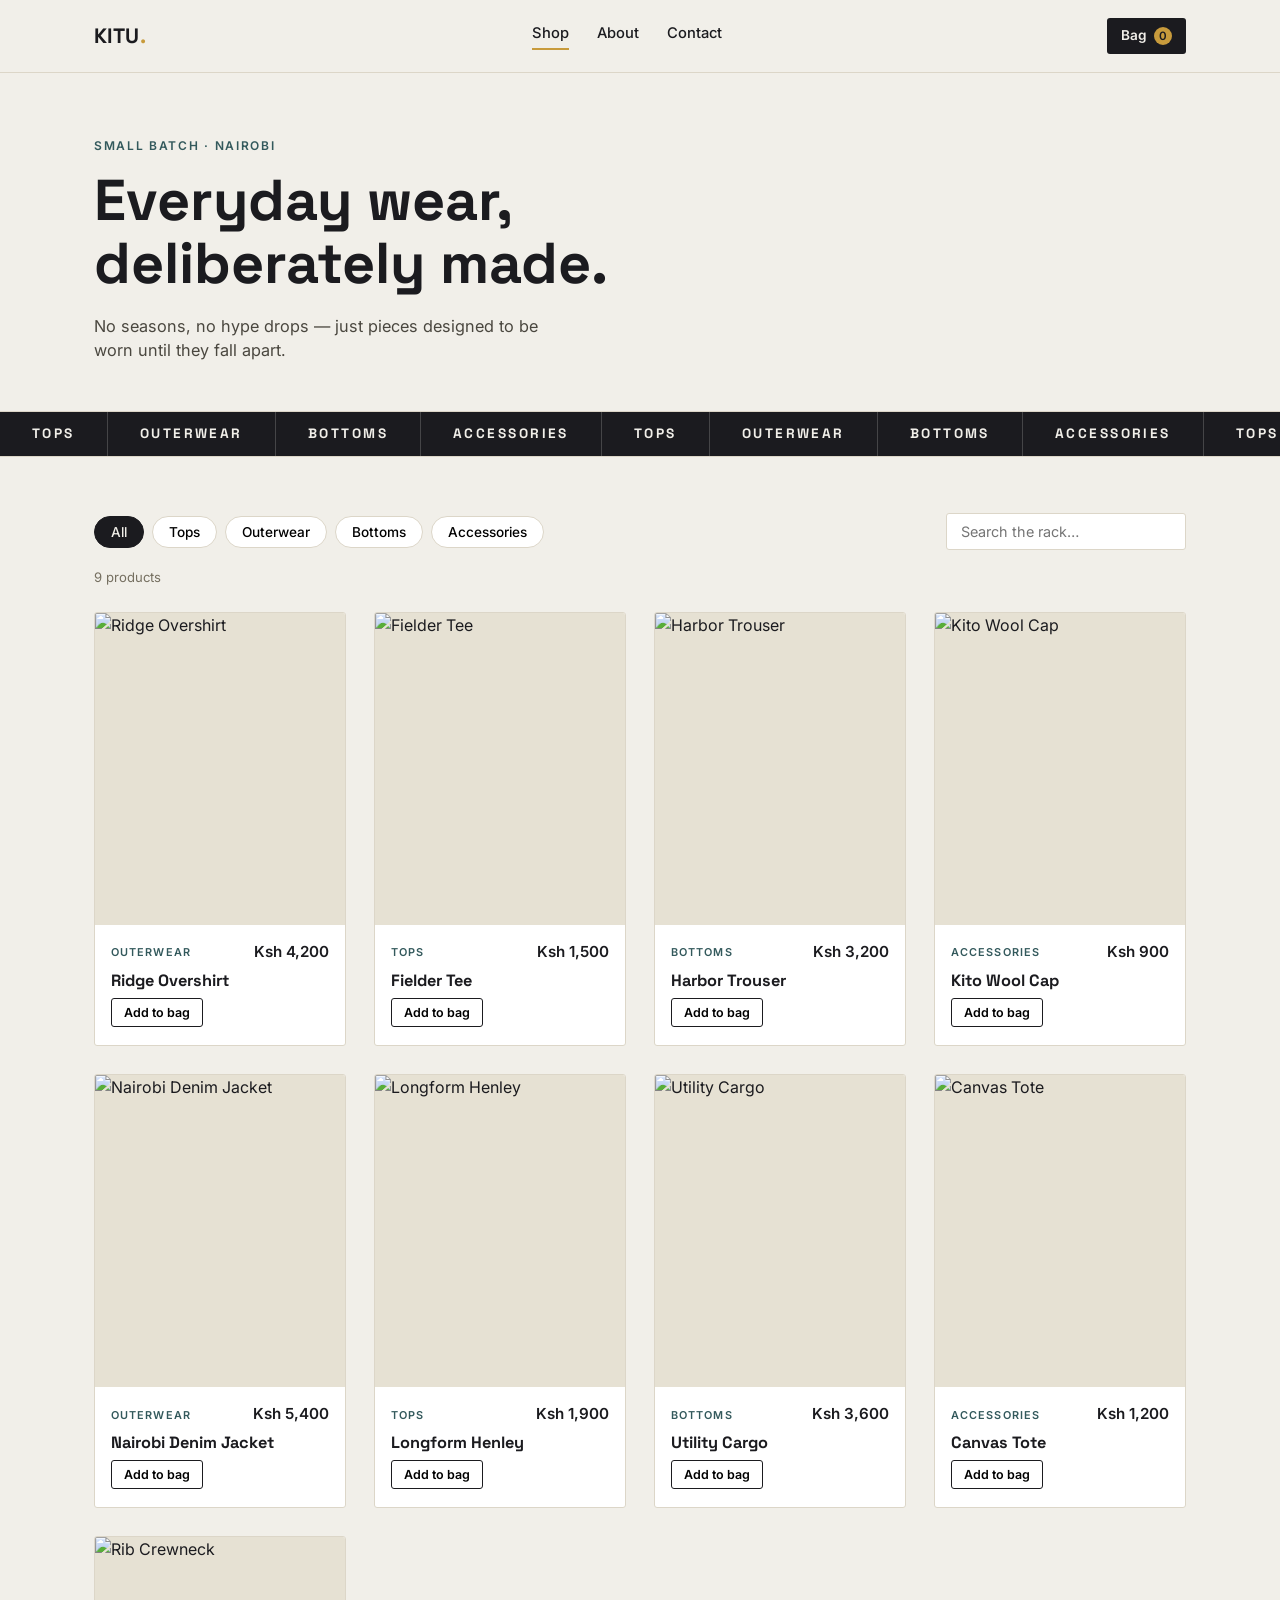
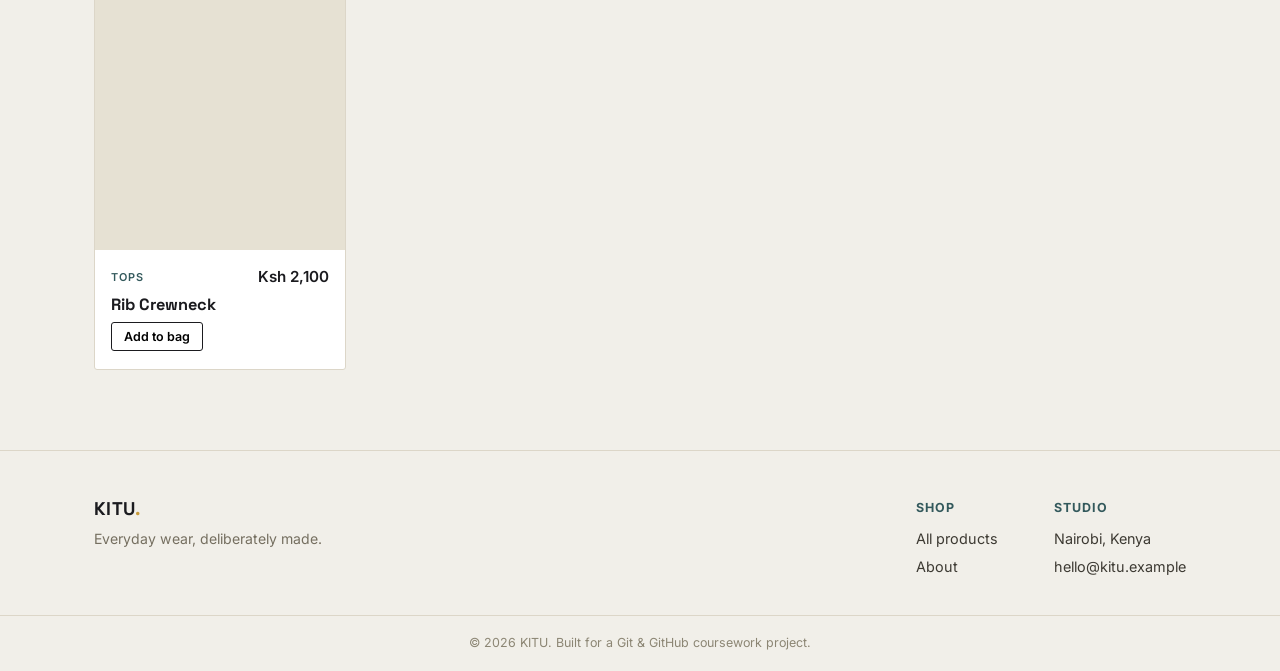
==== index.html @ 49eed7e7 "feat: Scaffold base HTML layout, header & navigation Implements the initial storefront skeleton and " ====
<!DOCTYPE html>
<html lang="en">
<head>
<meta charset="UTF-8">
<meta name="viewport" content="width=device-width, initial-scale=1.0">
<title>KITU. — everyday wear, deliberately made</title>
<meta name="description" content="KITU. is a small clothing store for pieces you'll actually reach for.">
<link rel="preconnect" href="https://fonts.googleapis.com">
<link href="https://fonts.googleapis.com/css2?family=Space+Grotesk:wght@500;700&family=Inter:wght@400;500;600&display=swap" rel="stylesheet">
<link rel="stylesheet" href="style .css">
</head>
<body>

  <header class="site-header">
    <div class="wrap header-inner">
      <a href="index.html" class="logo">KITU<span class="dot">.</span></a>

      <nav class="nav" id="siteNav">
        <a href="index.html" class="active">Shop</a>
        <a href="about.html">About</a>
        <a href="contact.html">Contact</a>
      </nav>

      <div class="header-actions">
        <button class="cart-btn" id="cartBtn" aria-label="Cart">
          Bag <span class="cart-count" id="cartCount">0</span>
        </button>
        <button class="menu-toggle" id="menuToggle" aria-label="Open menu" aria-expanded="false">
          <span></span><span></span><span></span>
        </button>
      </div>
    </div>
  </header>

  <section class="hero">
    <div class="wrap hero-inner">
      <p class="eyebrow">Small batch &middot; Nairobi</p>
      <h1>Everyday wear,<br>deliberately made.</h1>
      <p class="hero-sub">No seasons, no hype drops — just pieces designed to be worn until they fall apart.</p>
    </div>
    <div class="ticker" aria-hidden="true">
      <div class="ticker-track">
        <span>TOPS</span><span>OUTERWEAR</span><span>BOTTOMS</span><span>ACCESSORIES</span>
        <span>TOPS</span><span>OUTERWEAR</span><span>BOTTOMS</span><span>ACCESSORIES</span>
        <span>TOPS</span><span>OUTERWEAR</span><span>BOTTOMS</span><span>ACCESSORIES</span>
        <span>TOPS</span><span>OUTERWEAR</span><span>BOTTOMS</span><span>ACCESSORIES</span>
        <span>TOPS</span><span>OUTERWEAR</span><span>BOTTOMS</span><span>ACCESSORIES</span>
        <span>TOPS</span><span>OUTERWEAR</span><span>BOTTOMS</span><span>ACCESSORIES</span>
        <span>TOPS</span><span>OUTERWEAR</span><span>BOTTOMS</span><span>ACCESSORIES</span>
        <span>TOPS</span><span>OUTERWEAR</span><span>BOTTOMS</span><span>ACCESSORIES</span>
      </div>
    </div>
  </section>

  <main class="wrap shop">

    <div class="shop-controls">
      <div class="filters" id="filters">
        <button class="chip active" data-category="all">All</button>
        <button class="chip" data-category="tops">Tops</button>
        <button class="chip" data-category="outerwear">Outerwear</button>
        <button class="chip" data-category="bottoms">Bottoms</button>
        <button class="chip" data-category="accessories">Accessories</button>
      </div>
      <div class="search-wrap">
        <input type="text" id="searchInput" placeholder="Search the rack…" aria-label="Search products">
      </div>
    </div>

    <p class="result-count" id="resultCount"></p>

    <div class="product-grid" id="product-grid">
      <!-- product cards injected by script.js -->
    </div>

    <p class="empty-state" id="emptyState" hidden>Nothing matches that. Try another word or category.</p>

  </main>

  <div class="toast" id="toast"></div>

  <footer class="site-footer">
    <div class="wrap footer-inner">
      <div>
        <p class="logo footer-logo">KITU<span class="dot">.</span></p>
        <p class="footer-tag">Everyday wear, deliberately made.</p>
      </div>
      <div class="footer-links">
        <div>
          <h4>Shop</h4>
          <a href="index.html">All products</a>
          <a href="about.html">About</a>
        </div>
        <div>
          <h4>Studio</h4>
          <p>Nairobi, Kenya</p>
          <p>hello@kitu.example</p>
        </div>
      </div>
    </div>
    <p class="footer-bottom">&copy; 2026 KITU. Built for a Git &amp; GitHub coursework project.</p>
  </footer>

  <script src="products.js"></script>
  <script src="script.js"></script>
</body>
</html>
---- style .css ----
/* ---------- Tokens ---------- */
:root {
  --ink: #1b1b1f;
  --paper: #f1efe9;
  --paper-raised: #ffffff;
  --line: #dcd6c8;
  --mustard: #c89b3c;
  --teal: #33595c;
  --font-display: 'Space Grotesk', sans-serif;
  --font-body: 'Inter', sans-serif;
  --radius: 3px;
}

* { box-sizing: border-box; }

html { scroll-behavior: smooth; }

body {
  margin: 0;
  background: var(--paper);
  color: var(--ink);
  font-family: var(--font-body);
  line-height: 1.5;
}

.wrap {
  max-width: 1140px;
  margin: 0 auto;
  padding: 0 24px;
}

a { color: inherit; text-decoration: none; }

h1, h2, h3, .logo {
  font-family: var(--font-display);
  font-weight: 700;
  line-height: 1.1;
  margin: 0;
}

:focus-visible {
  outline: 2px solid var(--teal);
  outline-offset: 2px;
}

@media (prefers-reduced-motion: reduce) {
  * { animation-duration: 0.01ms !important; transition-duration: 0.01ms !important; }
}

/* ---------- Header ---------- */
.site-header {
  position: sticky;
  top: 0;
  z-index: 20;
  background: var(--paper);
  border-bottom: 1px solid var(--line);
}

.header-inner {
  display: flex;
  align-items: center;
  justify-content: space-between;
  height: 72px;
}

.logo {
  font-size: 1.3rem;
  letter-spacing: 0.02em;
}
.logo .dot { color: var(--mustard); }

.nav {
  display: flex;
  gap: 28px;
}

.nav a {
  font-size: 0.92rem;
  font-weight: 500;
  padding-bottom: 4px;
  border-bottom: 2px solid transparent;
}

.nav a.active,
.nav a:hover {
  border-bottom-color: var(--mustard);
}

.header-actions {
  display: flex;
  align-items: center;
  gap: 16px;
}

.cart-btn {
  font-family: var(--font-body);
  font-weight: 600;
  font-size: 0.85rem;
  background: var(--ink);
  color: var(--paper);
  border: none;
  border-radius: var(--radius);
  padding: 9px 14px;
  cursor: pointer;
}

.cart-count {
  display: inline-block;
  background: var(--mustard);
  color: var(--ink);
  border-radius: 50%;
  min-width: 18px;
  height: 18px;
  font-size: 0.72rem;
  line-height: 18px;
  text-align: center;
  margin-left: 4px;
}

.menu-toggle {
  display: none;
  flex-direction: column;
  justify-content: center;
  gap: 4px;
  width: 34px;
  height: 34px;
  background: none;
  border: none;
  cursor: pointer;
}
.menu-toggle span {
  height: 2px;
  background: var(--ink);
  border-radius: 2px;
}

/* ---------- Hero ---------- */
.hero {
  padding: 64px 0 0;
  overflow: hidden;
}

.hero-inner { text-align: left; }

.eyebrow {
  text-transform: uppercase;
  letter-spacing: 0.14em;
  font-size: 0.75rem;
  font-weight: 600;
  color: var(--teal);
  margin: 0 0 14px;
}

.hero h1 {
  font-size: clamp(2.2rem, 5vw, 3.6rem);
  max-width: 14ch;
}

.hero-sub {
  max-width: 46ch;
  color: #4a473f;
  margin-top: 18px;
  font-size: 1.02rem;
}

.ticker {
  margin-top: 48px;
  border-top: 1px solid var(--line);
  border-bottom: 1px solid var(--line);
  background: var(--ink);
  overflow: hidden;
  white-space: nowrap;
}

.ticker-track {
  display: inline-flex;
  animation: scroll 18s linear infinite;
}

.ticker-track span {
  font-family: var(--font-display);
  font-weight: 700;
  font-size: 0.85rem;
  letter-spacing: 0.18em;
  color: var(--paper);
  padding: 12px 32px;
  border-right: 1px solid rgba(241, 239, 233, 0.2);
}

@keyframes scroll {
  from { transform: translateX(0); }
  to { transform: translateX(-50%); }
}

/* ---------- Shop controls ---------- */
.shop { padding: 56px 24px 80px; }

.shop-controls {
  display: flex;
  flex-wrap: wrap;
  gap: 16px;
  justify-content: space-between;
  align-items: center;
  margin-bottom: 8px;
}

.filters {
  display: flex;
  gap: 8px;
  flex-wrap: wrap;
}

.chip {
  font-family: var(--font-body);
  font-size: 0.85rem;
  font-weight: 500;
  background: var(--paper-raised);
  border: 1px solid var(--line);
  border-radius: 999px;
  padding: 7px 16px;
  cursor: pointer;
  transition: background 0.15s, color 0.15s, border-color 0.15s;
}

.chip:hover { border-color: var(--teal); }

.chip.active {
  background: var(--ink);
  color: var(--paper);
  border-color: var(--ink);
}

.search-wrap { flex: 0 0 240px; }

#searchInput {
  width: 100%;
  font-family: var(--font-body);
  font-size: 0.9rem;
  padding: 9px 14px;
  border: 1px solid var(--line);
  border-radius: var(--radius);
  background: var(--paper-raised);
}
#searchInput:focus { border-color: var(--teal); }

.result-count {
  font-size: 0.82rem;
  color: #756f60;
  margin: 18px 0 24px;
}

/* ---------- Product grid ---------- */
.product-grid {
  display: grid;
  grid-template-columns: repeat(auto-fill, minmax(230px, 1fr));
  gap: 28px;
}

.product-card {
  background: var(--paper-raised);
  border: 1px solid var(--line);
  border-radius: var(--radius);
  overflow: hidden;
  display: flex;
  flex-direction: column;
}

.product-image-wrap {
  position: relative;
  width: 100%;
  aspect-ratio: 4 / 5;
  overflow: hidden;
  background: #e6e1d3;
}

.product-image {
  width: 100%;
  height: 100%;
  object-fit: cover;
  display: block;
  transition: transform 0.4s ease;
}

.product-card:hover .product-image {
  transform: scale(1.04);
}

.product-info {
  padding: 16px 16px 18px;
  display: flex;
  flex-direction: column;
  gap: 8px;
  flex: 1;
}

.product-meta {
  display: flex;
  align-items: center;
  justify-content: space-between;
  gap: 12px;
}

.product-category {
  text-transform: uppercase;
  font-size: 0.68rem;
  letter-spacing: 0.1em;
  color: var(--teal);
  font-weight: 600;
  margin: 0;
}

.product-price {
  font-weight: 600;
  font-size: 0.95rem;
  margin: 0;
}

.product-card h3 {
  font-family: var(--font-display);
  font-weight: 700;
  font-size: 1.02rem;
  margin: 0;
}

.add-to-cart {
  margin-top: auto;
  width: fit-content;
  font-family: var(--font-body);
  font-size: 0.78rem;
  font-weight: 600;
  background: transparent;
  border: 1px solid var(--ink);
  border-radius: var(--radius);
  padding: 6px 12px;
  cursor: pointer;
  transition: background 0.15s, color 0.15s;
}

.add-to-cart:hover {
  background: var(--ink);
  color: var(--paper);
}

.empty-state {
  text-align: center;
  color: #756f60;
  padding: 60px 0;
}

/* ---------- Toast ---------- */
.toast {
  position: fixed;
  bottom: 24px;
  left: 50%;
  transform: translate(-50%, 20px);
  background: var(--ink);
  color: var(--paper);
  font-size: 0.85rem;
  font-weight: 500;
  padding: 12px 20px;
  border-radius: var(--radius);
  opacity: 0;
  pointer-events: none;
  transition: opacity 0.25s ease, transform 0.25s ease;
  z-index: 50;
}

.toast.show {
  opacity: 1;
  transform: translate(-50%, 0);
}

/* ---------- About page ---------- */
.about-page { padding: 64px 24px 90px; }

.about-page h1 {
  font-size: clamp(2rem, 4.5vw, 3rem);
  margin-top: 14px;
  max-width: 16ch;
}

.about-grid {
  display: grid;
  grid-template-columns: 1fr 1.3fr;
  gap: 56px;
  margin-top: 40px;
}

.about-lede {
  font-size: 1.05rem;
  color: #3d3a33;
}

.about-facts {
  display: flex;
  flex-direction: column;
  gap: 28px;
}

/* ---------- Contact page ---------- */
.contact-page {
  padding: 64px 24px 90px;
}

.contact-page h1 {
  font-size: clamp(2rem, 4.5vw, 3rem);
  margin-top: 14px;
  max-width: 16ch;
}

.contact-grid {
  display: grid;
  grid-template-columns: repeat(3, minmax(200px, 1fr));
  gap: 24px;
  margin-top: 40px;
}

.contact-card {
  background: var(--paper-raised);
  border: 1px solid var(--line);
  border-radius: var(--radius);
  padding: 26px 22px;
}

.contact-card h3 {
  font-family: var(--font-display);
  font-size: 1.15rem;
  margin: 0 0 12px;
}

.contact-card p,
.contact-card a {
  margin: 0;
  color: #3d3a33;
  line-height: 1.7;
}

.contact-card a {
  color: var(--teal);
  text-decoration: underline;
  text-decoration-thickness: 1px;
}

@media (max-width: 760px) {
  .contact-grid {
    grid-template-columns: 1fr;
  }
}

.fact-num {
  font-family: var(--font-display);
  color: var(--mustard);
  font-weight: 700;
  font-size: 0.85rem;
}

.fact h3 {
  font-size: 1.05rem;
  margin: 4px 0 6px;
}

.fact p {
  margin: 0;
  color: #4a473f;
  font-size: 0.94rem;
}

/* ---------- Footer ---------- */
.site-footer {
  border-top: 1px solid var(--line);
  padding-top: 48px;
}

.footer-inner {
  display: flex;
  flex-wrap: wrap;
  justify-content: space-between;
  gap: 40px;
  padding-bottom: 32px;
}

.footer-logo { font-size: 1.15rem; }

.footer-tag {
  color: #756f60;
  font-size: 0.88rem;
  margin-top: 8px;
}

.footer-links {
  display: flex;
  gap: 56px;
}

.footer-links h4 {
  font-size: 0.78rem;
  text-transform: uppercase;
  letter-spacing: 0.08em;
  margin: 0 0 10px;
  color: var(--teal);
}

.footer-links a,
.footer-links p {
  display: block;
  font-size: 0.9rem;
  margin: 6px 0;
  color: #3d3a33;
}

.footer-bottom {
  text-align: center;
  font-size: 0.78rem;
  color: #8c8674;
  border-top: 1px solid var(--line);
  padding: 18px 0;
  margin: 0;
}

/* ---------- Responsive ---------- */
@media (max-width: 780px) {
  .nav {
    position: absolute;
    top: 72px;
    left: 0;
    right: 0;
    background: var(--paper);
    border-bottom: 1px solid var(--line);
    flex-direction: column;
    gap: 0;
    display: none;
  }
  .nav.open { display: flex; }
  .nav a {
    padding: 14px 24px;
    border-bottom: 1px solid var(--line);
  }
  .menu-toggle { display: flex; }

  .about-grid {
    grid-template-columns: 1fr;
    gap: 32px;
  }
}

@media (max-width: 480px) {
  .search-wrap { flex: 1 1 100%; }
  .shop-controls { flex-direction: column; align-items: stretch; }
}
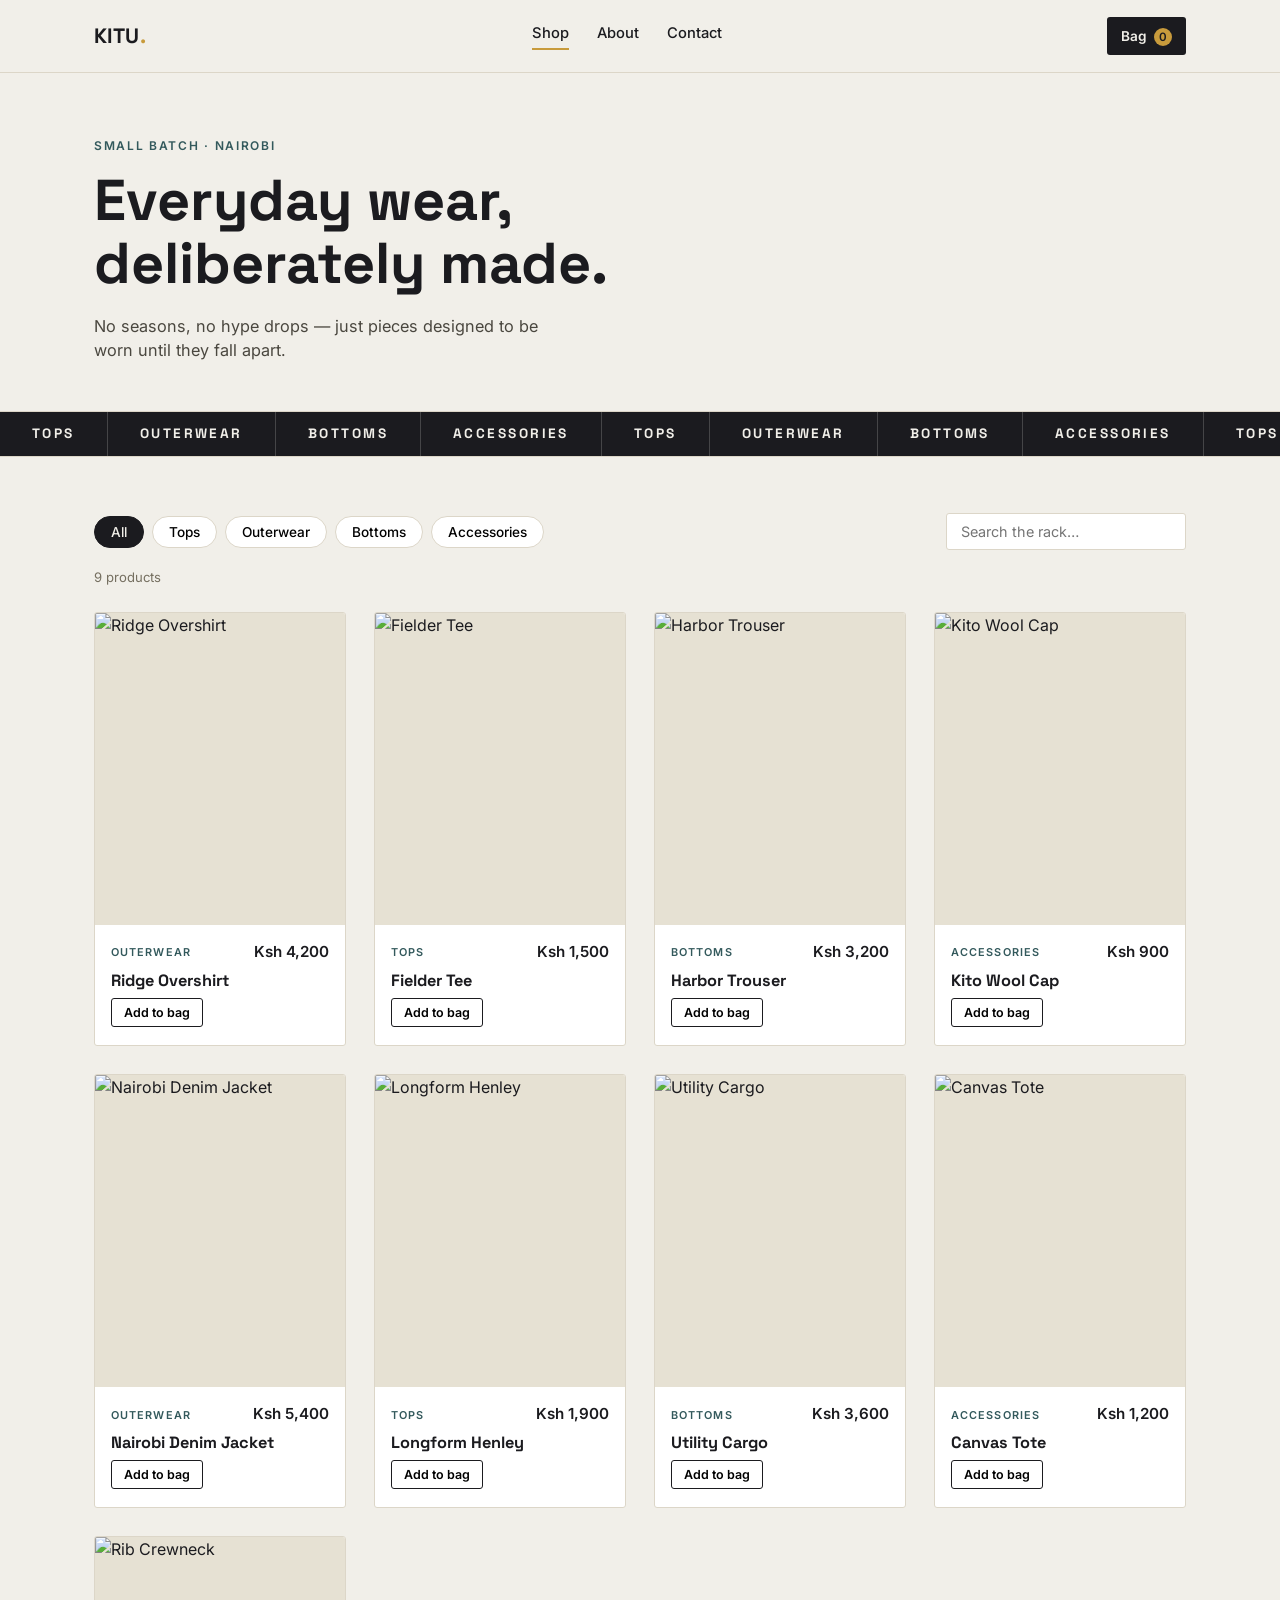
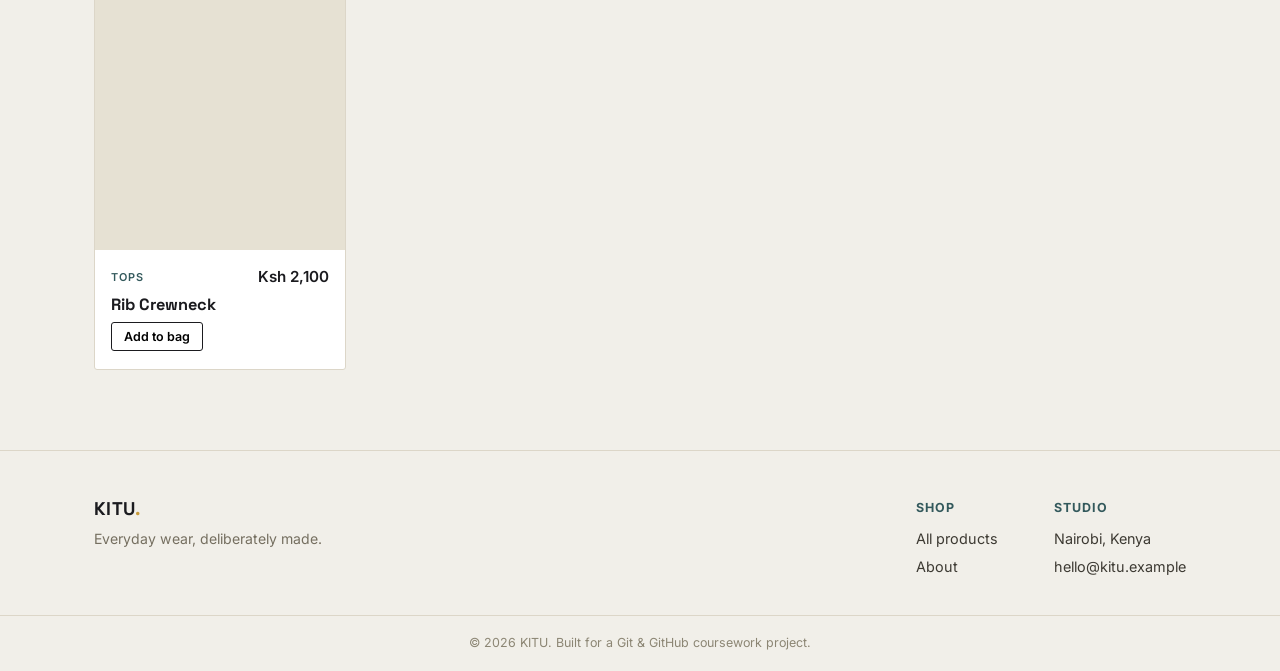
==== commit 3024434d: "feat: Add shopping bag page and cart persistence Adds a dedicated bag page so customers can review s" ====
--- a/index.html
+++ b/index.html
@@ -22,9 +22,9 @@
       </nav>
 
       <div class="header-actions">
-        <button class="cart-btn" id="cartBtn" aria-label="Cart">
+        <a href="bag.html" class="cart-btn" id="cartBtn" aria-label="Cart">
           Bag <span class="cart-count" id="cartCount">0</span>
-        </button>
+        </a>
         <button class="menu-toggle" id="menuToggle" aria-label="Open menu" aria-expanded="false">
           <span></span><span></span><span></span>
         </button>
--- a/style .css
+++ b/style .css
@@ -445,6 +445,167 @@
   .contact-grid {
     grid-template-columns: 1fr;
   }
+}
+
+/* ---------- Bag page ---------- */
+.bag-page {
+  padding: 64px 24px 90px;
+}
+
+.bag-header-row {
+  display: flex;
+  align-items: center;
+  justify-content: space-between;
+  gap: 16px;
+  margin: 16px 0 32px;
+}
+
+.bag-header-row h1 {
+  font-size: clamp(2rem, 4vw, 3rem);
+  margin: 0;
+}
+
+.clear-bag-btn {
+  background: transparent;
+  border: 1px solid var(--line);
+  border-radius: var(--radius);
+  padding: 9px 14px;
+  cursor: pointer;
+  font-family: var(--font-body);
+  font-weight: 600;
+}
+
+.bag-layout {
+  display: grid;
+  grid-template-columns: minmax(0, 2fr) minmax(220px, 0.9fr);
+  gap: 28px;
+  align-items: start;
+}
+
+.bag-items {
+  display: flex;
+  flex-direction: column;
+  gap: 18px;
+}
+
+.bag-item {
+  display: grid;
+  grid-template-columns: 110px 1fr auto;
+  gap: 18px;
+  align-items: center;
+  background: var(--paper-raised);
+  border: 1px solid var(--line);
+  border-radius: var(--radius);
+  padding: 16px;
+}
+
+.bag-item-image {
+  width: 110px;
+  height: 110px;
+  object-fit: cover;
+  border-radius: var(--radius);
+}
+
+.bag-item-details {
+  display: flex;
+  justify-content: space-between;
+  gap: 18px;
+  align-items: center;
+}
+
+.bag-item-category {
+  margin: 0 0 6px;
+  text-transform: uppercase;
+  letter-spacing: 0.09em;
+  font-size: 0.68rem;
+  color: var(--teal);
+  font-weight: 600;
+}
+
+.bag-item-details h3 {
+  margin: 0;
+  font-size: 1.15rem;
+}
+
+.bag-item-controls {
+  display: flex;
+  align-items: center;
+  gap: 12px;
+  color: #4a473f;
+  font-size: 0.9rem;
+}
+
+.bag-remove {
+  background: none;
+  border: none;
+  color: var(--teal);
+  font-weight: 600;
+  cursor: pointer;
+  padding: 0;
+}
+
+.bag-item-price {
+  font-weight: 700;
+  font-size: 1rem;
+}
+
+.bag-summary {
+  background: var(--paper-raised);
+  border: 1px solid var(--line);
+  border-radius: var(--radius);
+  padding: 20px 18px;
+}
+
+.bag-summary h2 {
+  margin: 0 0 18px;
+  font-size: 1.1rem;
+}
+
+.summary-row {
+  display: flex;
+  align-items: center;
+  justify-content: space-between;
+  padding: 8px 0;
+  color: #3d3a33;
+}
+
+.total-row {
+  margin-top: 8px;
+  border-top: 1px solid var(--line);
+  padding-top: 14px;
+  font-size: 1.05rem;
+}
+
+.checkout-btn {
+  width: 100%;
+  margin-top: 18px;
+  background: var(--ink);
+  color: var(--paper);
+  border: none;
+  border-radius: var(--radius);
+  padding: 12px 18px;
+  font-family: var(--font-body);
+  font-weight: 600;
+  cursor: pointer;
+}
+
+.empty-bag {
+  background: var(--paper-raised);
+  border: 1px solid var(--line);
+  border-radius: var(--radius);
+  padding: 32px 24px;
+  text-align: center;
+}
+
+.empty-bag p {
+  margin: 0 0 16px;
+  font-size: 1.05rem;
+}
+
+.empty-bag-link {
+  display: inline-block;
+  color: var(--teal);
+  font-weight: 600;
 }
 
 .fact-num {
@@ -541,6 +702,32 @@
     grid-template-columns: 1fr;
     gap: 32px;
   }
+
+  .bag-layout {
+    grid-template-columns: 1fr;
+  }
+
+  .bag-item {
+    grid-template-columns: 90px 1fr;
+    grid-template-areas:
+      'image details'
+      'image price';
+  }
+
+  .bag-item-image {
+    grid-area: image;
+  }
+
+  .bag-item-details {
+    grid-area: details;
+    flex-direction: column;
+    align-items: flex-start;
+  }
+
+  .bag-item-price {
+    grid-area: price;
+    justify-self: end;
+  }
 }
 
 @media (max-width: 480px) {
